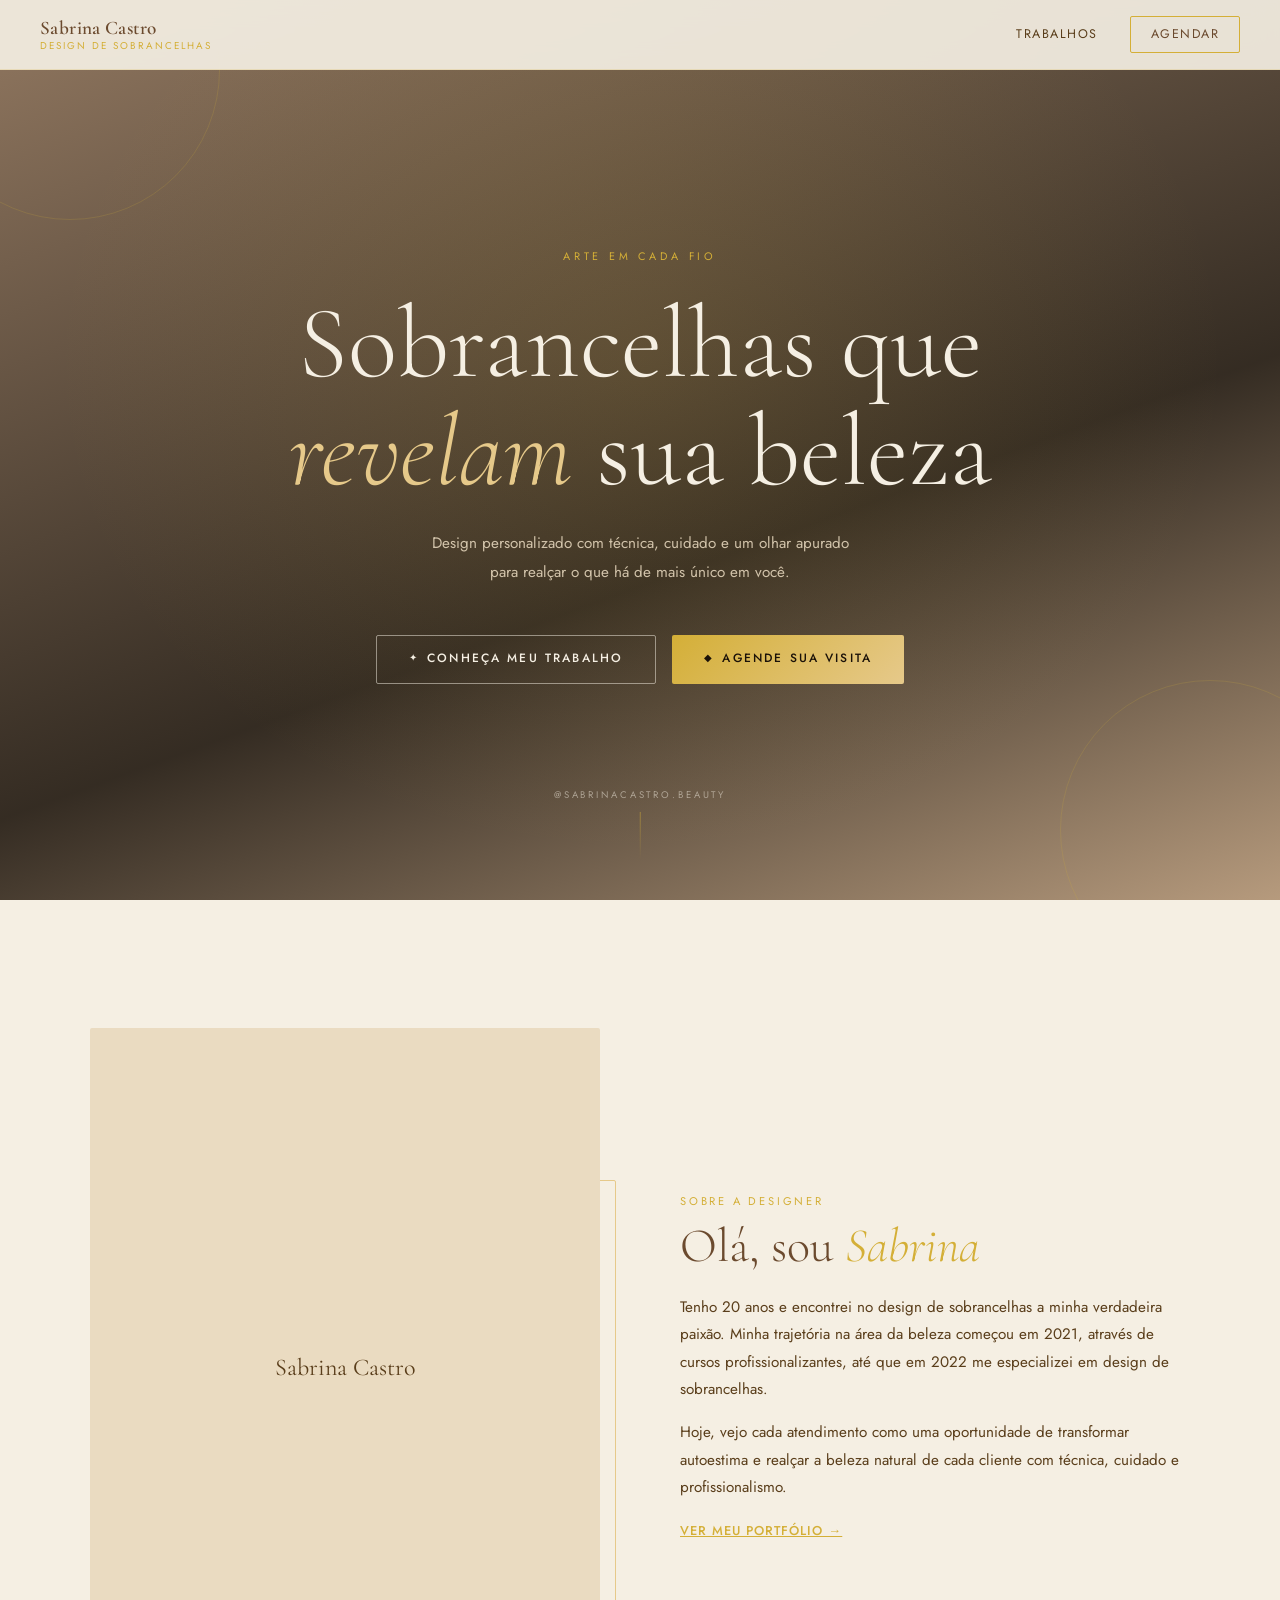
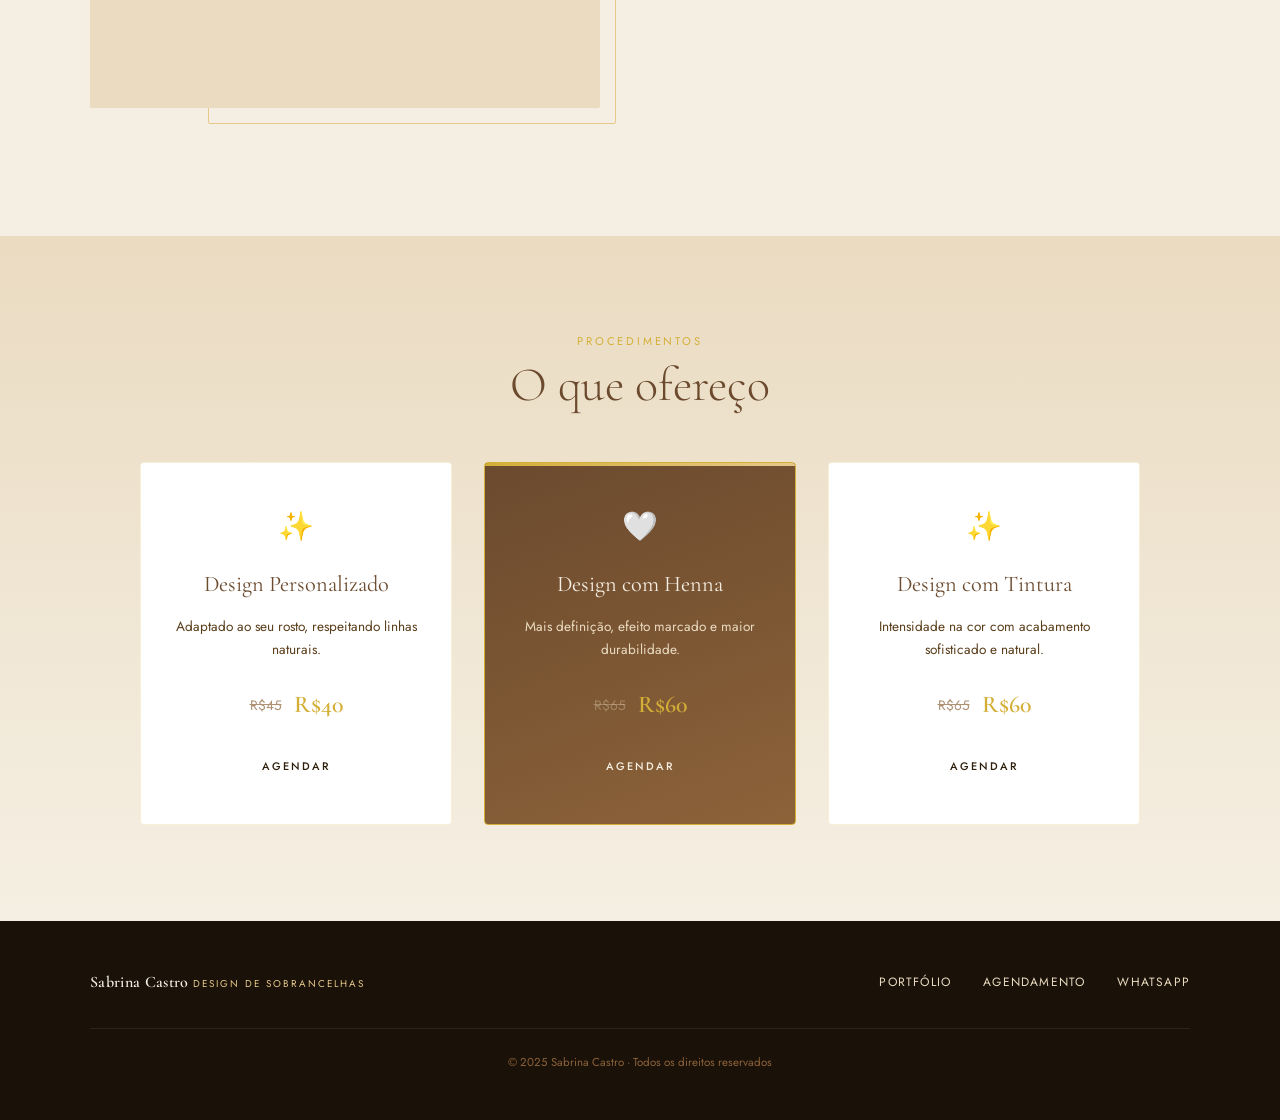
==== index.html @ cbc04d29 "Primeiro commit" ====
<!DOCTYPE html>
<html lang="pt-BR">
<head>
  <meta charset="UTF-8" />
  <meta name="viewport" content="width=device-width, initial-scale=1.0"/>
  <title>Sabrina Castro – Design de Sobrancelhas</title>
  <link rel="stylesheet" href="global.css" />
  <link rel="stylesheet" href="style.css" />
  <link rel="preconnect" href="https://fonts.googleapis.com">
  <link rel="preconnect" href="https://fonts.gstatic.com" crossorigin>
  <link href="https://fonts.googleapis.com/css2?family=Cormorant+Garamond:ital,wght@0,300;0,400;0,600;1,300;1,400&family=Jost:wght@300;400;500&display=swap" rel="stylesheet">
</head>
<body>

  <!-- NAV -->
  <nav class="navbar">
    <div class="nav-logo">
      <span class="logo-name">Sabrina Castro</span>
      <span class="logo-sub">Design de Sobrancelhas</span>
    </div>
    <div class="nav-links">
      <a href="portfolio.html">Trabalhos</a>
      <a href="agendamento.html" class="nav-cta">Agendar</a>
    </div>
  </nav>

  <!-- HERO -->
  <section class="hero">
    <div class="hero-bg-overlay"></div>
    <div class="hero-ornament top-left"></div>
    <div class="hero-ornament bottom-right"></div>

    <div class="hero-content">
      <p class="hero-eyebrow">Arte em cada fio</p>
      <h1 class="hero-title">
        Sobrancelhas que<br/>
        <em>revelam</em> sua beleza
      </h1>
      <p class="hero-subtitle">
        Design personalizado com técnica, cuidado e um olhar apurado<br/>
        para realçar o que há de mais único em você.
      </p>

      <div class="hero-ctas">
        <a href="portfolio.html" class="btn btn-outline">
          <span class="btn-icon">✦</span>
          Conheça meu trabalho
        </a>
        <a href="agendamento.html" class="btn btn-gold">
          <span class="btn-icon">◆</span>
          Agende sua visita
        </a>
      </div>
    </div>

    <div class="hero-scroll-hint">
      <span>@sabrinacastro.beauty</span>
      <div class="scroll-line"></div>
    </div>
  </section>

  <!-- SOBRE PREVIEW -->
  <section class="about-preview">
    <div class="about-grid">
      <div class="about-image-col">
        <div class="about-img-frame">
          <div class="about-img-placeholder">
            <img src="images/design_personalizado.jpeg" alt="Sabrina – Design Personalizado" onerror="this.style.display='none'" />
            <div class="img-fallback-text">Sabrina Castro</div>
          </div>
          <div class="about-frame-deco"></div>
        </div>
      </div>
      <div class="about-text-col">
        <p class="section-eyebrow">Sobre a Designer</p>
        <h2 class="section-title">Olá, sou <em>Sabrina</em></h2>
        <p class="about-bio">
          Tenho 20 anos e encontrei no design de sobrancelhas a minha verdadeira paixão.
          Minha trajetória na área da beleza começou em 2021, através de cursos profissionalizantes,
          até que em 2022 me especializei em design de sobrancelhas.
        </p>
        <p class="about-bio">
          Hoje, vejo cada atendimento como uma oportunidade de transformar autoestima e realçar
          a beleza natural de cada cliente com técnica, cuidado e profissionalismo.
        </p>
        <a href="portfolio.html" class="btn btn-text">Ver meu portfólio →</a>
      </div>
    </div>
  </section>

  <!-- SERVICES PREVIEW -->
  <section class="services-preview">
    <p class="section-eyebrow center">Procedimentos</p>
    <h2 class="section-title center">O que ofereço</h2>
    <div class="services-grid">

      <div class="service-card">
        <div class="service-icon">✨</div>
        <h3>Design Personalizado</h3>
        <p>Adaptado ao seu rosto, respeitando linhas naturais.</p>
        <div class="service-price">
          <span class="price-old">R$45</span>
          <span class="price-promo">R$40</span>
        </div>
        <a href="agendamento.html" class="btn btn-small">Agendar</a>
      </div>

      <div class="service-card featured">
        <div class="service-icon">🤍</div>
        <h3>Design com Henna</h3>
        <p>Mais definição, efeito marcado e maior durabilidade.</p>
        <div class="service-price">
          <span class="price-old">R$65</span>
          <span class="price-promo">R$60</span>
        </div>
        <a href="agendamento.html" class="btn btn-small">Agendar</a>
      </div>

      <div class="service-card">
        <div class="service-icon">✨</div>
        <h3>Design com Tintura</h3>
        <p>Intensidade na cor com acabamento sofisticado e natural.</p>
        <div class="service-price">
          <span class="price-old">R$65</span>
          <span class="price-promo">R$60</span>
        </div>
        <a href="agendamento.html" class="btn btn-small">Agendar</a>
      </div>

    </div>
  </section>

  <!-- FOOTER -->
  <footer class="footer">
    <div class="footer-inner">
      <div class="footer-brand">
        <span class="logo-name">Sabrina Castro</span>
        <span class="logo-sub">Design de Sobrancelhas</span>
      </div>
      <div class="footer-links">
        <a href="portfolio.html">Portfólio</a>
        <a href="agendamento.html">Agendamento</a>
        <a href="https://wa.me/5547992842082" target="_blank">WhatsApp</a>
      </div>
      <p class="footer-copy">© 2025 Sabrina Castro · Todos os direitos reservados</p>
    </div>
  </footer>

  <script src="global.js"></script>
</body>
</html>
---- global.css ----
/* ============================================================
   GLOBAL.CSS – Sabrina Rückert · Design de Sobrancelhas
   Variáveis, reset, navbar, footer, botões, utilitários
   ============================================================ */

/* --- VARIÁVEIS DE COR (paleta do site) --- */
:root {
  --marrom-cafe:   #6B4A2E;
  --marrom-avela:  #8C6239;
  --gold:          #D4AF37;
  --gold-soft:     #E6C98A;
  --bege-quente:   #EADBC1;
  --bege-claro:    #F5EFE3;

  /* Derivados para uso */
  --dark:          #1a1108;
  --text-dark:     #2e1f0d;
  --text-mid:      #5a3e1b;
  --text-light:    #8C6239;
  --white:         #ffffff;

  --font-display: 'Cormorant Garamond', Georgia, serif;
  --font-body:    'Jost', sans-serif;

  --radius: 4px;
  --transition: 0.3s ease;
}

/* --- RESET --- */
*, *::before, *::after { box-sizing: border-box; margin: 0; padding: 0; }

html { scroll-behavior: smooth; }

body {
  font-family: var(--font-body);
  background: var(--bege-claro);
  color: var(--text-dark);
  font-size: 16px;
  line-height: 1.65;
  overflow-x: hidden;
}

img { max-width: 100%; display: block; }
a { text-decoration: none; color: inherit; }
input, select, textarea, button { font-family: var(--font-body); }

/* --- TIPOGRAFIA COMPARTILHADA --- */
.section-eyebrow {
  font-family: var(--font-body);
  font-size: 0.7rem;
  letter-spacing: 0.25em;
  text-transform: uppercase;
  color: var(--gold);
  margin-bottom: 0.5rem;
}
.section-eyebrow.center { text-align: center; }

.section-title {
  font-family: var(--font-display);
  font-size: clamp(2rem, 5vw, 3rem);
  font-weight: 300;
  color: var(--marrom-cafe);
  line-height: 1.15;
  margin-bottom: 1.25rem;
}
.section-title em { font-style: italic; color: var(--gold); }
.section-title.center { text-align: center; }

/* --- NAVBAR --- */
.navbar {
  position: fixed;
  top: 0; left: 0; right: 0;
  z-index: 100;
  display: flex;
  align-items: center;
  justify-content: space-between;
  padding: 1rem 2.5rem;
  background: rgba(245, 239, 227, 0.92);
  backdrop-filter: blur(12px);
  border-bottom: 1px solid rgba(212, 175, 55, 0.2);
  transition: var(--transition);
}

.nav-logo {
  display: flex;
  flex-direction: column;
  line-height: 1.2;
}
.logo-name {
  font-family: var(--font-display);
  font-size: 1.2rem;
  font-weight: 600;
  color: var(--marrom-cafe);
  letter-spacing: 0.02em;
}
.logo-sub {
  font-size: 0.62rem;
  letter-spacing: 0.2em;
  text-transform: uppercase;
  color: var(--gold);
}

.nav-links {
  display: flex;
  gap: 2rem;
  align-items: center;
}
.nav-links a {
  font-size: 0.78rem;
  letter-spacing: 0.12em;
  text-transform: uppercase;
  color: var(--text-mid);
  transition: color var(--transition);
}
.nav-links a:hover, .nav-links a.active { color: var(--gold); }
.nav-links .nav-cta {
  border: 1px solid var(--gold);
  padding: 0.45rem 1.25rem;
  border-radius: 2px;
  color: var(--marrom-cafe);
  transition: all var(--transition);
}
.nav-links .nav-cta:hover, .nav-links .nav-cta.active {
  background: var(--gold);
  color: var(--dark);
}

/* --- BOTÕES --- */
.btn {
  display: inline-flex;
  align-items: center;
  gap: 0.5rem;
  padding: 0.85rem 2rem;
  font-family: var(--font-body);
  font-size: 0.75rem;
  letter-spacing: 0.18em;
  text-transform: uppercase;
  font-weight: 500;
  border: none;
  cursor: pointer;
  transition: all var(--transition);
  border-radius: 2px;
  text-decoration: none;
}

.btn-gold {
  background: linear-gradient(135deg, var(--gold) 0%, var(--gold-soft) 100%);
  color: var(--dark);
}
.btn-gold:hover { filter: brightness(1.08); transform: translateY(-1px); }

.btn-outline {
  background: transparent;
  border: 1.5px solid var(--marrom-cafe);
  color: var(--marrom-cafe);
}
.btn-outline:hover { background: var(--marrom-cafe); color: var(--bege-claro); }

.btn-outline-light {
  background: transparent;
  border: 1.5px solid var(--bege-quente);
  color: var(--bege-claro);
}
.btn-outline-light:hover { background: var(--bege-quente); color: var(--dark); }

.btn-text {
  background: none;
  border: none;
  padding: 0;
  font-size: 0.8rem;
  color: var(--gold);
  letter-spacing: 0.08em;
  text-decoration: underline;
  cursor: pointer;
}
.btn-text:hover { color: var(--marrom-cafe); }

.btn-small {
  padding: 0.55rem 1.2rem;
  font-size: 0.68rem;
}

.btn-full { width: 100%; justify-content: center; }

.btn-icon { font-size: 0.6rem; }

/* --- PAGE HEADER (portfolio & agendamento) --- */
.page-header {
  padding: 9rem 2.5rem 4rem;
  text-align: center;
  background: linear-gradient(180deg, var(--bege-quente) 0%, var(--bege-claro) 100%);
  position: relative;
  overflow: hidden;
}
.page-header-deco {
  position: absolute;
  top: 50%;
  left: 50%;
  transform: translate(-50%, -50%);
  width: 500px;
  height: 500px;
  border-radius: 50%;
  background: radial-gradient(circle, rgba(212,175,55,0.08) 0%, transparent 70%);
  pointer-events: none;
}
.page-title {
  font-family: var(--font-display);
  font-size: clamp(2.8rem, 7vw, 5rem);
  font-weight: 300;
  color: var(--marrom-cafe);
  line-height: 1.1;
  margin-bottom: 1rem;
}
.page-title em { font-style: italic; color: var(--gold); }
.page-subtitle {
  font-size: 0.9rem;
  color: var(--text-mid);
  letter-spacing: 0.08em;
}

/* --- ABOUT GRID (shared) --- */
.about-grid {
  display: grid;
  grid-template-columns: 1fr 1fr;
  gap: 5rem;
  max-width: 1100px;
  margin: 0 auto;
  align-items: center;
}

.about-img-frame {
  position: relative;
}
.about-img-frame img,
.about-img-placeholder {
  width: 100%;
  aspect-ratio: 3/4;
  object-fit: cover;
  border-radius: 2px;
  display: flex;
  align-items: center;
  justify-content: center;
  background: var(--bege-quente);
  font-family: var(--font-display);
  font-size: 1.5rem;
  color: var(--text-mid);
  overflow: hidden;
}
.about-frame-deco {
  position: absolute;
  bottom: -16px;
  right: -16px;
  width: 80%;
  height: 80%;
  border: 1.5px solid var(--gold-soft);
  border-radius: 2px;
  z-index: -1;
}

.about-bio {
  font-size: 0.95rem;
  color: var(--text-mid);
  line-height: 1.8;
  margin-bottom: 1rem;
}

/* --- CTA SECTION --- */
.cta-section {
  background: linear-gradient(135deg, var(--marrom-cafe) 0%, var(--marrom-avela) 100%);
  padding: 6rem 2.5rem;
}
.cta-inner { max-width: 700px; margin: 0 auto; text-align: center; }

/* --- FOOTER --- */
.footer {
  background: var(--dark);
  padding: 3rem 2.5rem;
}
.footer-inner {
  max-width: 1100px;
  margin: 0 auto;
  display: flex;
  flex-wrap: wrap;
  gap: 2rem;
  align-items: center;
  justify-content: space-between;
}
.footer .logo-name { color: var(--bege-claro); font-size: 1rem; }
.footer .logo-sub { color: var(--gold-soft); }

.footer-links {
  display: flex;
  gap: 2rem;
}
.footer-links a {
  font-size: 0.75rem;
  letter-spacing: 0.1em;
  text-transform: uppercase;
  color: var(--bege-quente);
  transition: color var(--transition);
}
.footer-links a:hover { color: var(--gold); }

.footer-copy {
  font-size: 0.72rem;
  color: var(--text-light);
  width: 100%;
  text-align: center;
  padding-top: 1.5rem;
  border-top: 1px solid rgba(255,255,255,0.08);
}

/* --- RESPONSIVO --- */
@media (max-width: 768px) {
  .navbar { padding: 1rem 1.25rem; }
  .nav-links { gap: 1rem; }
  .about-grid { grid-template-columns: 1fr; gap: 2.5rem; }
  .footer-inner { justify-content: center; text-align: center; }
  .footer-links { justify-content: center; }
}
---- style.css ----
.hero {
  position: relative;
  min-height: 100vh;
  display: flex;
  align-items: center;
  justify-content: center;
  background:
    linear-gradient(160deg,
      rgba(107,74,46,0.72) 0%,
      rgba(26,17,8,0.88) 60%,
      rgba(140,98,57,0.6) 100%),
    url('../images/design_personalizado.jpeg') center/cover no-repeat;
  overflow: hidden;
  text-align: center;
  padding: 6rem 2rem 4rem;
}
.hero-bg-overlay {
  position: absolute;
  inset: 0;
  background: radial-gradient(ellipse at 50% 40%, rgba(212,175,55,0.12) 0%, transparent 65%);
  pointer-events: none;
}

.hero-ornament {
  position: absolute;
  width: 300px; height: 300px;
  border: 1px solid rgba(212,175,55,0.18);
  border-radius: 50%;
  pointer-events: none;
}
.hero-ornament.top-left { top: -80px; left: -80px; }
.hero-ornament.bottom-right { bottom: -80px; right: -80px; }

.hero-content {
  position: relative;
  z-index: 2;
  max-width: 800px;
}

.hero-eyebrow {
  font-size: 0.68rem;
  letter-spacing: 0.35em;
  text-transform: uppercase;
  color: var(--gold);
  margin-bottom: 1.5rem;
}

.hero-title {
  font-family: var(--font-display);
  font-size: clamp(3rem, 8vw, 6.5rem);
  font-weight: 300;
  color: var(--bege-claro);
  line-height: 1.05;
  margin-bottom: 1.5rem;
}
.hero-title em {
  font-style: italic;
  color: var(--gold-soft);
}

.hero-subtitle {
  font-size: 0.95rem;
  color: var(--bege-quente);
  line-height: 1.9;
  margin-bottom: 3rem;
  opacity: 0.85;
}

.hero-ctas {
  display: flex;
  gap: 1rem;
  justify-content: center;
  flex-wrap: wrap;
}
.hero-ctas .btn-outline {
  border-color: rgba(245,239,227,0.5);
  color: var(--bege-claro);
}
.hero-ctas .btn-outline:hover {
  background: rgba(245,239,227,0.12);
  border-color: var(--bege-claro);
}

.hero-scroll-hint {
  position: absolute;
  bottom: 2.5rem;
  left: 50%;
  transform: translateX(-50%);
  display: flex;
  flex-direction: column;
  align-items: center;
  gap: 0.5rem;
  opacity: 0.5;
}
.hero-scroll-hint span {
  font-size: 0.6rem;
  letter-spacing: 0.3em;
  text-transform: uppercase;
  color: var(--bege-claro);
}
.scroll-line {
  width: 1px;
  height: 48px;
  background: linear-gradient(to bottom, var(--gold), transparent);
  animation: scrollPulse 2s ease-in-out infinite;
}
@keyframes scrollPulse {
  0%, 100% { opacity: 0.4; transform: scaleY(1); }
  50% { opacity: 1; transform: scaleY(0.7); }
}

/* --- ABOUT PREVIEW --- */
.about-preview {
  padding: 8rem 2.5rem;
  background: var(--bege-claro);
}

.about-image-col { position: relative; }
.about-text-col { padding: 1rem 0; }

/* --- SERVICES PREVIEW --- */
.services-preview {
  padding: 6rem 2.5rem;
  background: linear-gradient(180deg, var(--bege-quente) 0%, var(--bege-claro) 100%);
}

.services-grid {
  display: grid;
  grid-template-columns: repeat(3, 1fr);
  gap: 2rem;
  max-width: 1000px;
  margin: 3rem auto 0;
}

.service-card {
  background: var(--white);
  border: 1px solid rgba(212,175,55,0.2);
  border-radius: 4px;
  padding: 2.5rem 2rem;
  text-align: center;
  transition: all var(--transition);
  position: relative;
  overflow: hidden;
}
.service-card::before {
  content: '';
  position: absolute;
  top: 0; left: 0; right: 0;
  height: 3px;
  background: linear-gradient(90deg, var(--gold), var(--gold-soft));
  transform: scaleX(0);
  transition: transform var(--transition);
}
.service-card:hover::before { transform: scaleX(1); }
.service-card:hover { transform: translateY(-4px); box-shadow: 0 20px 40px rgba(107,74,46,0.12); }

.service-card.featured {
  background: linear-gradient(160deg, var(--marrom-cafe) 0%, var(--marrom-avela) 100%);
  border-color: var(--gold);
  color: var(--bege-claro);
}
.service-card.featured::before { transform: scaleX(1); }
.service-card.featured h3 { color: var(--bege-claro); }
.service-card.featured p { color: var(--bege-quente); }
.service-card.featured .price-old { color: rgba(234,219,193,0.5); }

.service-icon { font-size: 1.8rem; margin-bottom: 1rem; }

.service-card h3 {
  font-family: var(--font-display);
  font-size: 1.4rem;
  font-weight: 400;
  color: var(--marrom-cafe);
  margin-bottom: 0.75rem;
}
.service-card p {
  font-size: 0.85rem;
  color: var(--text-mid);
  margin-bottom: 1.5rem;
  line-height: 1.7;
}

.service-price {
  display: flex;
  align-items: center;
  justify-content: center;
  gap: 0.75rem;
  margin-bottom: 1.5rem;
}
.price-old {
  font-size: 0.85rem;
  color: var(--text-light);
  text-decoration: line-through;
  opacity: 0.7;
}
.price-promo {
  font-family: var(--font-display);
  font-size: 1.5rem;
  font-weight: 600;
  color: var(--gold);
}

@media (max-width: 768px) {
  .services-grid { grid-template-columns: 1fr; max-width: 400px; }
  .hero-ctas { flex-direction: column; align-items: center; }
}
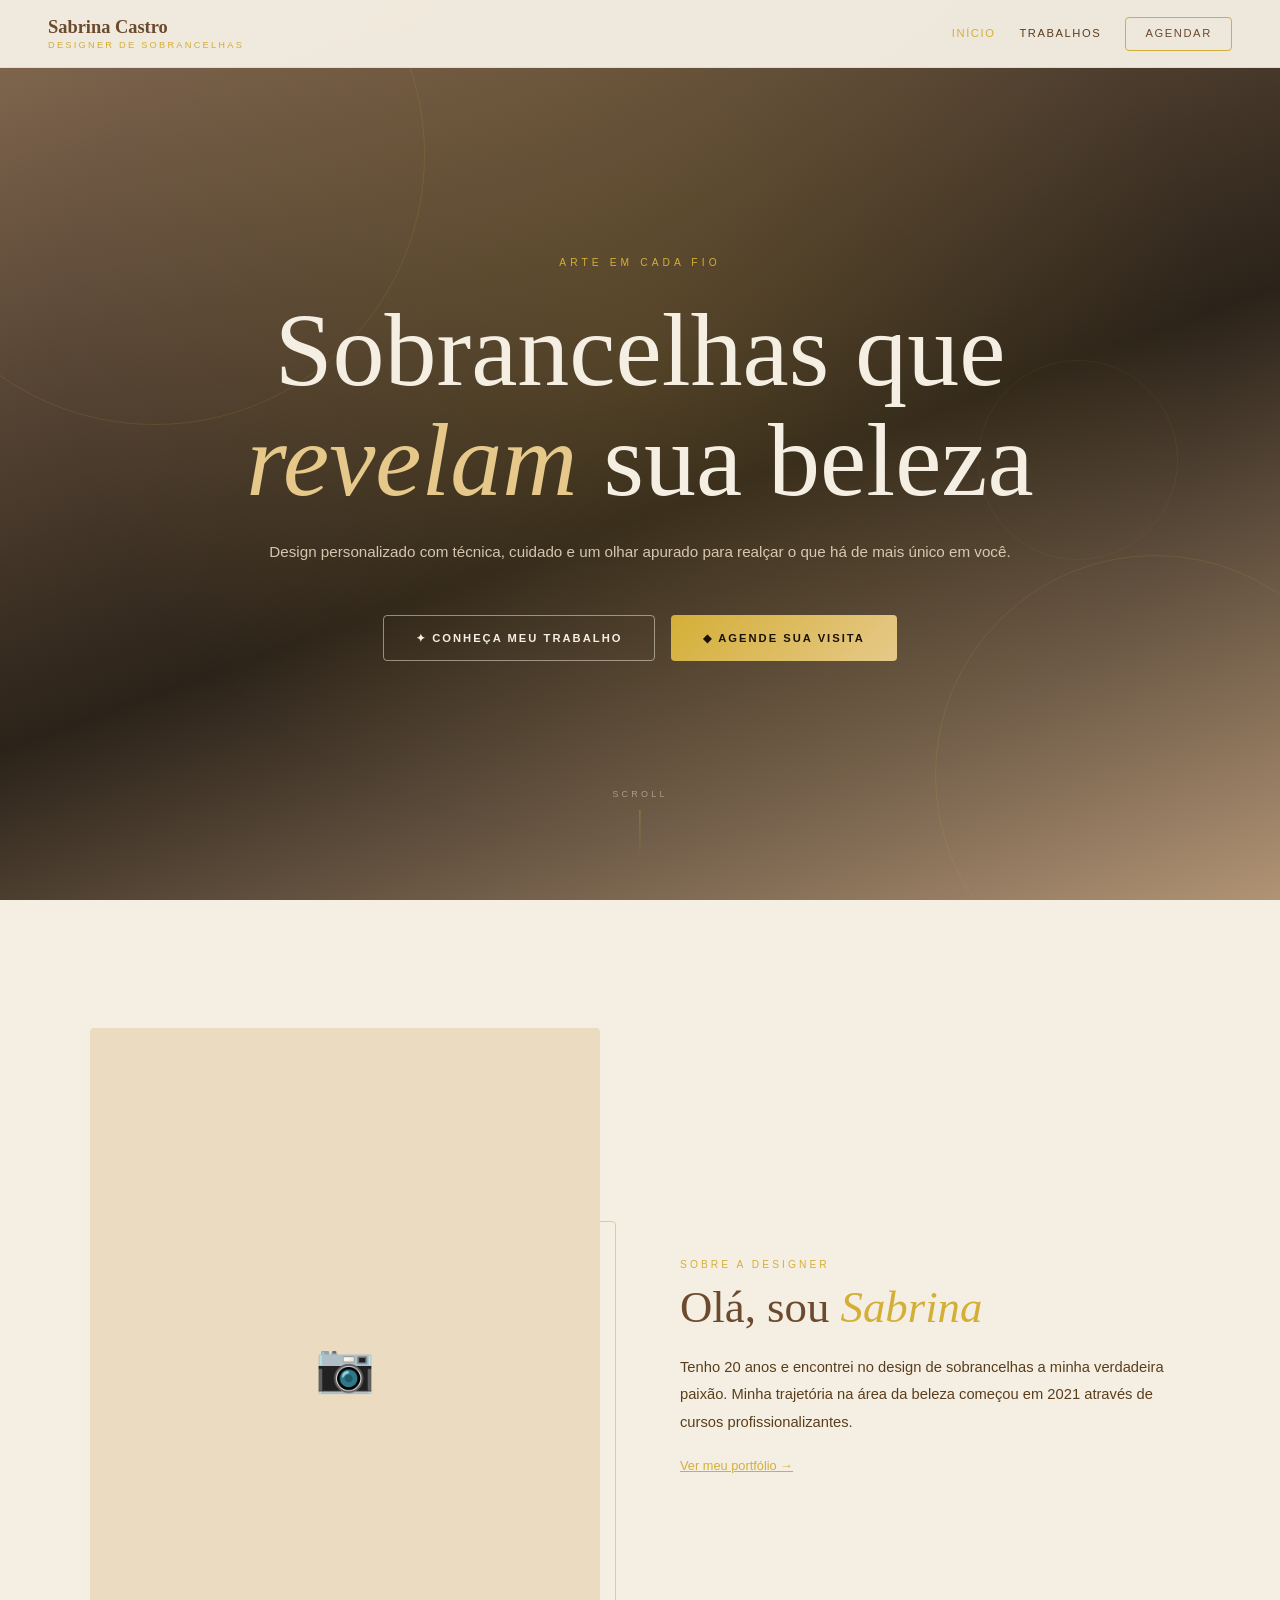
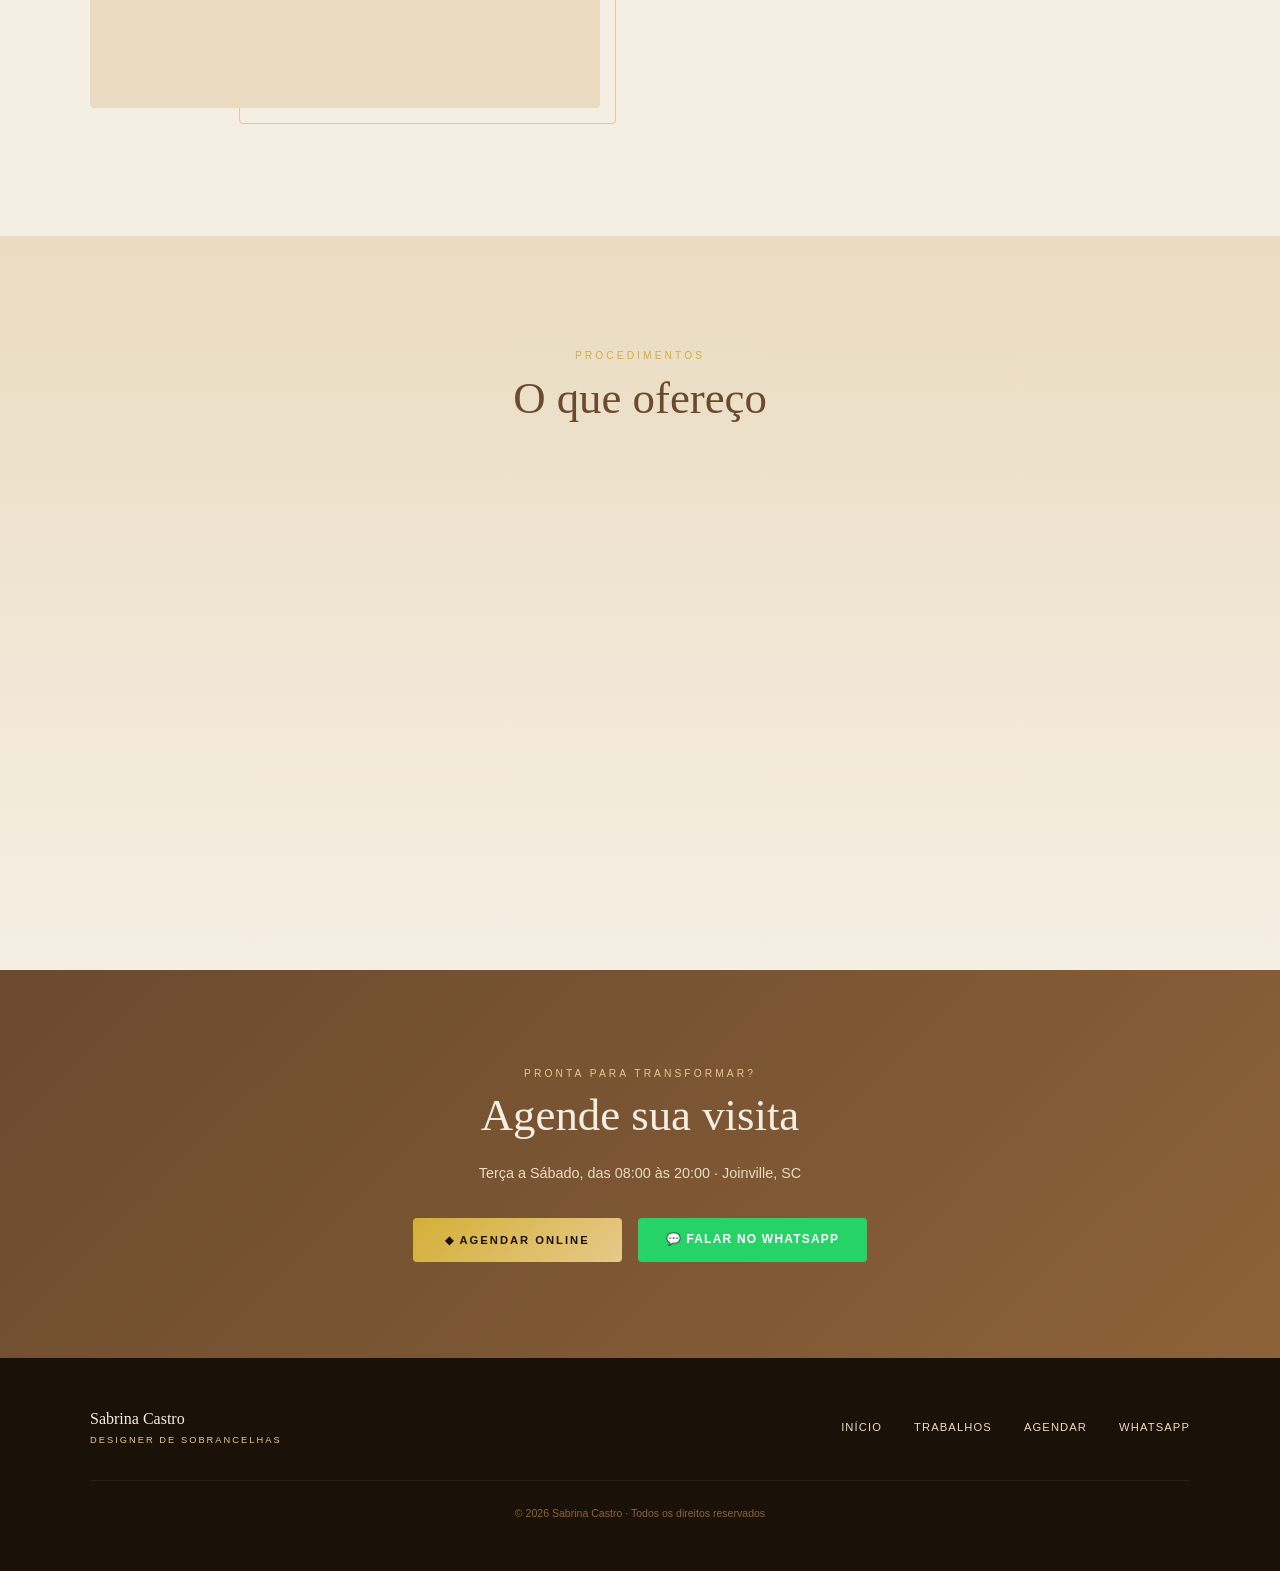
==== commit bf8933ec: "novo site" ====
--- a/index.html
+++ b/index.html
@@ -1,151 +1,140 @@
 <!DOCTYPE html>
 <html lang="pt-BR">
 <head>
-  <meta charset="UTF-8" />
+  <meta charset="UTF-8"/>
   <meta name="viewport" content="width=device-width, initial-scale=1.0"/>
   <title>Sabrina Castro – Design de Sobrancelhas</title>
-  <link rel="stylesheet" href="global.css" />
-  <link rel="stylesheet" href="style.css" />
-  <link rel="preconnect" href="https://fonts.googleapis.com">
-  <link rel="preconnect" href="https://fonts.gstatic.com" crossorigin>
-  <link href="https://fonts.googleapis.com/css2?family=Cormorant+Garamond:ital,wght@0,300;0,400;0,600;1,300;1,400&family=Jost:wght@300;400;500&display=swap" rel="stylesheet">
+  <link rel="stylesheet" href="./css/global.css"/>
+  <link rel="stylesheet" href="./css/index.css"/>
 </head>
 <body>
 
-  <!-- NAV -->
-  <nav class="navbar">
-    <div class="nav-logo">
-      <span class="logo-name">Sabrina Castro</span>
-      <span class="logo-sub">Design de Sobrancelhas</span>
+<nav class="navbar">
+  <a href="index.html" class="nav-brand">
+    <span class="nome">Sabrina Castro</span>
+    <span class="prof">Design de Sobrancelhas</span>
+  </a>
+  <div class="nav-links"></div>
+</nav>
+
+<section class="hero">
+  <div class="hero-bg"></div>
+  <div class="hero-overlay"></div>
+  <div class="hero-glow"></div>
+  <div class="hero-ring r1"></div>
+  <div class="hero-ring r2"></div>
+  <div class="hero-ring r3"></div>
+  <div class="hero-content">
+    <span class="hero-eyebrow" id="hero-eyebrow">Arte em cada fio</span>
+    <h1 class="hero-title" id="hero-title">Sobrancelhas que<br/><em>revelam</em> sua beleza</h1>
+    <p class="hero-sub" id="hero-sub">Design personalizado com técnica, cuidado e um olhar apurado para realçar o que há de mais único em você.</p>
+    <div class="hero-ctas">
+      <a href="portfolio.html" class="btn btn-outline">✦ Conheça meu trabalho</a>
+      <a href="agendamento.html" class="btn btn-gold">◆ Agende sua visita</a>
     </div>
-    <div class="nav-links">
-      <a href="portfolio.html">Trabalhos</a>
-      <a href="agendamento.html" class="nav-cta">Agendar</a>
+  </div>
+  <div class="scroll-hint"><span>scroll</span><div class="scroll-line"></div></div>
+</section>
+
+<section class="about-preview">
+  <div class="about-grid reveal">
+    <div class="img-frame">
+      <div id="hero-img-wrap"></div>
+      <div class="deco"></div>
     </div>
-  </nav>
+    <div>
+      <span class="eyebrow">Sobre a Designer</span>
+      <h2 class="sec-title">Olá, sou <em id="nome-sobre">Sabrina</em></h2>
+      <p class="about-bio" id="bio-curta"></p>
+      <a href="portfolio.html" style="font-size:.8rem;color:var(--gold);text-decoration:underline">Ver meu portfólio →</a>
+    </div>
+  </div>
+</section>
 
-  <!-- HERO -->
-  <section class="hero">
-    <div class="hero-bg-overlay"></div>
-    <div class="hero-ornament top-left"></div>
-    <div class="hero-ornament bottom-right"></div>
+<section class="services-preview">
+  <span class="eyebrow center">Procedimentos</span>
+  <h2 class="sec-title center">O que ofereço</h2>
+  <div class="services-grid" id="services-grid"></div>
+</section>
 
-    <div class="hero-content">
-      <p class="hero-eyebrow">Arte em cada fio</p>
-      <h1 class="hero-title">
-        Sobrancelhas que<br/>
-        <em>revelam</em> sua beleza
-      </h1>
-      <p class="hero-subtitle">
-        Design personalizado com técnica, cuidado e um olhar apurado<br/>
-        para realçar o que há de mais único em você.
-      </p>
+<section class="cta-section">
+  <span class="eyebrow center" style="color:var(--gold-soft)">Pronta para transformar?</span>
+  <h2 class="sec-title center">Agende sua visita</h2>
+  <p id="cta-horario"></p>
+  <div class="cta-btns">
+    <a href="agendamento.html" class="btn btn-gold">◆ Agendar online</a>
+    <a href="#" class="btn-wpp" id="cta-wpp" target="_blank">💬 Falar no WhatsApp</a>
+  </div>
+</section>
 
-      <div class="hero-ctas">
-        <a href="portfolio.html" class="btn btn-outline">
-          <span class="btn-icon">✦</span>
-          Conheça meu trabalho
-        </a>
-        <a href="agendamento.html" class="btn btn-gold">
-          <span class="btn-icon">◆</span>
-          Agende sua visita
-        </a>
-      </div>
+<footer class="footer">
+  <div class="footer-inner">
+    <div class="footer-brand">
+      <div class="nome">Sabrina Castro</div>
+      <div class="prof">Design de Sobrancelhas</div>
     </div>
+    <div class="footer-links"></div>
+    <p class="footer-copy"></p>
+  </div>
+</footer>
 
-    <div class="hero-scroll-hint">
-      <span>@sabrinacastro.beauty</span>
-      <div class="scroll-line"></div>
-    </div>
-  </section>
+<script src="./js/dados.js"></script>
+<script src="./js/global.js"></script>
+<script>
+document.addEventListener('DOMContentLoaded', () => {
+  const D = getDados();
 
-  <!-- SOBRE PREVIEW -->
-  <section class="about-preview">
-    <div class="about-grid">
-      <div class="about-image-col">
-        <div class="about-img-frame">
-          <div class="about-img-placeholder">
-            <img src="images/design_personalizado.jpeg" alt="Sabrina – Design Personalizado" onerror="this.style.display='none'" />
-            <div class="img-fallback-text">Sabrina Castro</div>
-          </div>
-          <div class="about-frame-deco"></div>
+  // Hero
+  document.getElementById('hero-eyebrow').textContent = D.identidade.heroFrase;
+  document.getElementById('hero-sub').textContent     = D.identidade.heroSub;
+  document.getElementById('bio-curta').textContent    = D.identidade.bioCurta;
+  document.getElementById('nome-sobre').textContent   = D.identidade.nome.split(' ')[0];
+
+  // Hero bg image
+  const wrap = document.getElementById('hero-img-wrap');
+  const heroFoto = D.fotos.find(f => f.tipo === 'hero') || D.fotos[0];
+  if (heroFoto) {
+    const img = document.createElement('img');
+    img.src = heroFoto.src;
+    img.alt = 'Sabrina Castro';
+    img.style.cssText = 'width:100%;aspect-ratio:3/4;object-fit:cover;border-radius:4px;';
+    wrap.appendChild(img);
+    document.querySelector('.hero-bg').style.backgroundImage = `url('${heroFoto.src}')`;
+  } else {
+    wrap.innerHTML = '<div style="width:100%;aspect-ratio:3/4;background:var(--bege);border-radius:4px;display:flex;align-items:center;justify-content:center;font-size:3rem;color:var(--gold-soft)">📷</div>';
+  }
+
+  // Serviços
+  const grid = document.getElementById('services-grid');
+  const ativos = D.servicos.filter(s => s.ativo);
+  ativos.forEach((s, i) => {
+    const preco = s.temPromo ? s.precoPromo : s.preco;
+    const featured = i === 1 ? 'featured' : '';
+    grid.innerHTML += `
+      <div class="svc-card ${featured} reveal">
+        <div class="svc-icon">${s.emoji}</div>
+        <h3>${s.nome}</h3>
+        <p>${s.desc.substring(0,90)}...</p>
+        <div class="svc-price">
+          ${s.temPromo ? `<span class="price-old">R$${s.preco}</span>` : ''}
+          <span class="price-promo">R$${preco}</span>
         </div>
-      </div>
-      <div class="about-text-col">
-        <p class="section-eyebrow">Sobre a Designer</p>
-        <h2 class="section-title">Olá, sou <em>Sabrina</em></h2>
-        <p class="about-bio">
-          Tenho 20 anos e encontrei no design de sobrancelhas a minha verdadeira paixão.
-          Minha trajetória na área da beleza começou em 2021, através de cursos profissionalizantes,
-          até que em 2022 me especializei em design de sobrancelhas.
-        </p>
-        <p class="about-bio">
-          Hoje, vejo cada atendimento como uma oportunidade de transformar autoestima e realçar
-          a beleza natural de cada cliente com técnica, cuidado e profissionalismo.
-        </p>
-        <a href="portfolio.html" class="btn btn-text">Ver meu portfólio →</a>
-      </div>
-    </div>
-  </section>
+        <a href="agendamento.html?servico=${s.slug}" class="btn ${featured ? 'btn-outline' : 'btn-marrom'}" style="font-size:.68rem;padding:.55rem 1.2rem">Agendar</a>
+      </div>`;
+  });
 
-  <!-- SERVICES PREVIEW -->
-  <section class="services-preview">
-    <p class="section-eyebrow center">Procedimentos</p>
-    <h2 class="section-title center">O que ofereço</h2>
-    <div class="services-grid">
+  // CTA horário
+  const diasAtivos = D.horarios.filter(h => h.ativo).map(h => h.dia);
+  const primeiroH  = D.horarios.find(h => h.ativo);
+  const ultimoH    = [...D.horarios].reverse().find(h => h.ativo);
+  if (primeiroH && ultimoH) {
+    document.getElementById('cta-horario').textContent =
+      `${diasAtivos[0]} a ${diasAtivos[diasAtivos.length-1]}, das ${primeiroH.open} às ${ultimoH.close} · ${D.identidade.cidade}`;
+  }
 
-      <div class="service-card">
-        <div class="service-icon">✨</div>
-        <h3>Design Personalizado</h3>
-        <p>Adaptado ao seu rosto, respeitando linhas naturais.</p>
-        <div class="service-price">
-          <span class="price-old">R$45</span>
-          <span class="price-promo">R$40</span>
-        </div>
-        <a href="agendamento.html" class="btn btn-small">Agendar</a>
-      </div>
-
-      <div class="service-card featured">
-        <div class="service-icon">🤍</div>
-        <h3>Design com Henna</h3>
-        <p>Mais definição, efeito marcado e maior durabilidade.</p>
-        <div class="service-price">
-          <span class="price-old">R$65</span>
-          <span class="price-promo">R$60</span>
-        </div>
-        <a href="agendamento.html" class="btn btn-small">Agendar</a>
-      </div>
-
-      <div class="service-card">
-        <div class="service-icon">✨</div>
-        <h3>Design com Tintura</h3>
-        <p>Intensidade na cor com acabamento sofisticado e natural.</p>
-        <div class="service-price">
-          <span class="price-old">R$65</span>
-          <span class="price-promo">R$60</span>
-        </div>
-        <a href="agendamento.html" class="btn btn-small">Agendar</a>
-      </div>
-
-    </div>
-  </section>
-
-  <!-- FOOTER -->
-  <footer class="footer">
-    <div class="footer-inner">
-      <div class="footer-brand">
-        <span class="logo-name">Sabrina Castro</span>
-        <span class="logo-sub">Design de Sobrancelhas</span>
-      </div>
-      <div class="footer-links">
-        <a href="portfolio.html">Portfólio</a>
-        <a href="agendamento.html">Agendamento</a>
-        <a href="https://wa.me/5547992842082" target="_blank">WhatsApp</a>
-      </div>
-      <p class="footer-copy">© 2025 Sabrina Castro · Todos os direitos reservados</p>
-    </div>
-  </footer>
-
-  <script src="global.js"></script>
+  // WPP
+  document.getElementById('cta-wpp').href = `https://wa.me/${D.contato.whatsapp}?text=${encodeURIComponent(D.contato.wppMsg)}`;
+});
+</script>
 </body>
-</html>+</html>
--- a/css/global.css
+++ b/css/global.css
@@ -0,0 +1,196 @@
+/* ================================================================
+   GLOBAL.CSS — Sabrina Castro · Design de Sobrancelhas
+   Variáveis base, reset, navbar, footer, botões compartilhados
+   ================================================================ */
+
+:root {
+  --marrom:      #6B4A2E;
+  --marrom2:     #8C6239;
+  --gold:        #D4AF37;
+  --gold-soft:   #E6C98A;
+  --bege-claro:  #F5EFE3;
+  --bege:        #EADBC1;
+  --dark:        #1a1108;
+  --text:        #2e1f0d;
+  --text-mid:    #5a3e1b;
+  --text-light:  #8C6239;
+  --white:       #ffffff;
+
+  --serif: Georgia, 'Times New Roman', serif;
+  --sans:  'Segoe UI', Tahoma, Geneva, Verdana, sans-serif;
+  --mono:  'Consolas', 'Courier New', monospace;
+
+  --radius: 4px;
+  --shadow: 0 4px 24px rgba(107,74,46,.12);
+  --transition: .28s ease;
+}
+
+*, *::before, *::after { box-sizing: border-box; margin: 0; padding: 0; }
+html { scroll-behavior: smooth; font-size: 16px; }
+body { font-family: var(--sans); background: var(--bege-claro); color: var(--text); overflow-x: hidden; line-height: 1.65; }
+img  { max-width: 100%; display: block; }
+a    { text-decoration: none; color: inherit; }
+input, textarea, select, button { font-family: var(--sans); }
+
+/* ===== TYPOGRAPHY ===== */
+.eyebrow {
+  font-size: .64rem; letter-spacing: .3em; text-transform: uppercase;
+  color: var(--gold); margin-bottom: .5rem; display: block;
+}
+.eyebrow.center { text-align: center; }
+
+.sec-title {
+  font-family: var(--serif); font-size: clamp(1.8rem, 4vw, 2.8rem);
+  font-weight: 400; color: var(--marrom); line-height: 1.15; margin-bottom: 1.25rem;
+}
+.sec-title em  { font-style: italic; color: var(--gold); }
+.sec-title.center { text-align: center; }
+
+/* ===== NAVBAR ===== */
+.navbar {
+  position: fixed; top: 0; left: 0; right: 0; z-index: 200;
+  display: flex; align-items: center; justify-content: space-between;
+  padding: 1rem 3rem;
+  background: rgba(245,239,227,.96);
+  backdrop-filter: blur(14px);
+  border-bottom: 1px solid rgba(212,175,55,.2);
+  transition: box-shadow var(--transition);
+}
+.navbar.scrolled { box-shadow: 0 4px 28px rgba(107,74,46,.14); }
+
+.nav-brand { display: flex; flex-direction: column; line-height: 1.2; }
+.nav-brand .nome { font-family: var(--serif); font-size: 1.15rem; font-weight: bold; color: var(--marrom); }
+.nav-brand .prof { font-size: .58rem; letter-spacing: .24em; text-transform: uppercase; color: var(--gold); margin-top: 2px; }
+
+.nav-links { display: flex; gap: 1.5rem; align-items: center; }
+.nav-links a {
+  font-size: .7rem; letter-spacing: .14em; text-transform: uppercase;
+  color: var(--text-mid); transition: color var(--transition);
+}
+.nav-links a:hover, .nav-links a.active { color: var(--gold); }
+.nav-links a.destaque {
+  border: 1.5px solid var(--gold); padding: .42rem 1.2rem;
+  border-radius: var(--radius); color: var(--marrom); transition: all var(--transition);
+}
+.nav-links a.destaque:hover { background: var(--gold); color: var(--dark); }
+.nav-links a.destaque.active { background: var(--gold); color: var(--dark); }
+
+/* ===== BOTÕES ===== */
+.btn {
+  display: inline-flex; align-items: center; gap: .5rem;
+  padding: .82rem 2rem; font-size: .7rem; letter-spacing: .18em;
+  text-transform: uppercase; font-weight: 700; border: none;
+  border-radius: var(--radius); cursor: pointer; transition: all var(--transition);
+}
+.btn-gold {
+  background: linear-gradient(135deg, var(--gold) 0%, var(--gold-soft) 100%);
+  color: var(--dark);
+}
+.btn-gold:hover { filter: brightness(1.09); transform: translateY(-2px); box-shadow: 0 8px 24px rgba(212,175,55,.35); }
+
+.btn-outline {
+  background: transparent; border: 1.5px solid rgba(245,239,227,.5); color: var(--bege-claro);
+}
+.btn-outline:hover { background: rgba(245,239,227,.12); border-color: var(--bege-claro); }
+
+.btn-marrom {
+  background: var(--marrom); color: var(--bege-claro);
+}
+.btn-marrom:hover { background: var(--marrom2); transform: translateY(-1px); }
+
+.btn-ghost {
+  background: transparent; border: 1.5px solid var(--marrom); color: var(--marrom);
+}
+.btn-ghost:hover { background: var(--marrom); color: var(--bege-claro); }
+
+.btn-wpp {
+  background: #25D366; color: #fff; display: inline-flex; align-items: center; gap: .6rem;
+  padding: .75rem 1.75rem; border-radius: var(--radius); font-size: .75rem;
+  letter-spacing: .1em; text-transform: uppercase; font-weight: 600; transition: filter var(--transition);
+}
+.btn-wpp:hover { filter: brightness(1.08); }
+
+/* ===== PAGE HEADER ===== */
+.page-header {
+  padding: 9rem 3rem 5rem; text-align: center;
+  background: linear-gradient(180deg, var(--bege) 0%, var(--bege-claro) 100%);
+  position: relative; overflow: hidden;
+}
+.page-header::before {
+  content: ''; position: absolute; top: 50%; left: 50%;
+  transform: translate(-50%,-50%); width: 600px; height: 600px;
+  border-radius: 50%; pointer-events: none;
+  background: radial-gradient(circle, rgba(212,175,55,.07) 0%, transparent 70%);
+}
+.page-header h1 {
+  font-family: var(--serif); font-size: clamp(2.8rem, 7vw, 5rem);
+  font-weight: 400; color: var(--marrom); line-height: 1.08; margin-bottom: .85rem;
+}
+.page-header h1 em { font-style: italic; color: var(--gold); }
+.page-header p { font-size: .88rem; color: var(--text-mid); letter-spacing: .06em; }
+
+/* ===== IMG FRAME ===== */
+.img-frame { position: relative; }
+.img-frame img { width: 100%; aspect-ratio: 3/4; object-fit: cover; object-position: top; border-radius: var(--radius); }
+.img-frame .deco {
+  position: absolute; bottom: -16px; right: -16px;
+  width: 74%; height: 74%; border: 1.5px solid var(--gold-soft);
+  border-radius: var(--radius); z-index: -1;
+}
+
+/* ===== ABOUT GRID ===== */
+.about-grid {
+  display: grid; grid-template-columns: 1fr 1fr; gap: 5rem;
+  max-width: 1100px; margin: 0 auto; align-items: center;
+}
+.about-bio { font-size: .92rem; color: var(--text-mid); line-height: 1.88; margin-bottom: 1rem; }
+
+/* ===== CTA SECTION ===== */
+.cta-section {
+  background: linear-gradient(135deg, var(--marrom) 0%, var(--marrom2) 100%);
+  padding: 6rem 3rem; text-align: center;
+}
+.cta-section .sec-title { color: var(--bege-claro); }
+.cta-section p { color: var(--bege); font-size: .9rem; margin-bottom: 2rem; }
+.cta-btns { display: flex; gap: 1rem; justify-content: center; flex-wrap: wrap; }
+
+/* ===== FOOTER ===== */
+.footer { background: var(--dark); padding: 3rem; }
+.footer-inner {
+  max-width: 1100px; margin: 0 auto;
+  display: flex; flex-wrap: wrap; gap: 2rem;
+  align-items: center; justify-content: space-between;
+}
+.footer .nome { font-family: var(--serif); font-size: 1rem; color: var(--bege-claro); }
+.footer .prof { font-size: .58rem; letter-spacing: .22em; text-transform: uppercase; color: var(--gold-soft); }
+.footer-links { display: flex; gap: 2rem; flex-wrap: wrap; }
+.footer-links a {
+  font-size: .7rem; letter-spacing: .1em; text-transform: uppercase;
+  color: var(--bege); transition: color var(--transition);
+}
+.footer-links a:hover { color: var(--gold); }
+.footer-copy {
+  font-size: .66rem; color: var(--text-light); width: 100%; text-align: center;
+  padding-top: 1.5rem; border-top: 1px solid rgba(255,255,255,.07);
+}
+
+/* ===== SCROLL REVEAL ===== */
+.reveal { opacity: 0; transform: translateY(26px); transition: opacity .65s ease, transform .65s ease; }
+.reveal.in  { opacity: 1; transform: translateY(0); }
+
+/* ===== RESPONSIVO ===== */
+@media (max-width: 900px) {
+  .about-grid { grid-template-columns: 1fr; gap: 2.5rem; }
+  .img-frame .deco { display: none; }
+}
+@media (max-width: 768px) {
+  .navbar { padding: 1rem 1.25rem; }
+  .nav-links { gap: .85rem; }
+  .nav-links a { font-size: .65rem; }
+  .footer-inner { justify-content: center; text-align: center; }
+  .footer-links { justify-content: center; }
+  .cta-btns { flex-direction: column; align-items: center; }
+}
+@media (max-width: 480px) {
+  .page-header { padding: 8rem 1.5rem 3.5rem; }
+}
--- a/css/index.css
+++ b/css/index.css
@@ -0,0 +1,102 @@
+/* ================================================================
+   INDEX.CSS — Hero, About Preview, Services Preview
+   ================================================================ */
+
+/* HERO */
+.hero {
+  position: relative; min-height: 100vh;
+  display: flex; align-items: center; justify-content: center;
+  text-align: center; padding: 6rem 2rem 5rem; overflow: hidden;
+}
+.hero-bg {
+  position: absolute; inset: 0;
+  background: url('./images/hero.jpeg') center/cover no-repeat;
+  filter: brightness(.38) saturate(1.1);
+}
+.hero-overlay {
+  position: absolute; inset: 0;
+  background: linear-gradient(160deg, rgba(107,74,46,.8) 0%, rgba(26,17,8,.92) 55%, rgba(140,98,57,.65) 100%);
+}
+.hero-glow {
+  position: absolute; inset: 0;
+  background: radial-gradient(ellipse at 50% 38%, rgba(212,175,55,.14) 0%, transparent 64%);
+}
+.hero-ring {
+  position: absolute; border: 1px solid rgba(212,175,55,.13);
+  border-radius: 50%; pointer-events: none;
+}
+.hero-ring.r1 { width: 540px; height: 540px; top: -115px; left: -115px; }
+.hero-ring.r2 { width: 440px; height: 440px; bottom: -95px; right: -95px; }
+.hero-ring.r3 { width: 200px; height: 200px; top: 40%; right: 8%; opacity: .5; }
+
+.hero-content { position: relative; z-index: 2; max-width: 820px; }
+.hero-eyebrow {
+  font-size: .64rem; letter-spacing: .4em; text-transform: uppercase;
+  color: var(--gold); margin-bottom: 1.5rem; display: block;
+}
+.hero-title {
+  font-family: var(--serif); font-size: clamp(3rem, 9vw, 6.5rem);
+  font-weight: 400; color: var(--bege-claro); line-height: 1.05; margin-bottom: 1.5rem;
+}
+.hero-title em { font-style: italic; color: var(--gold-soft); }
+.hero-sub { font-size: .95rem; color: var(--bege); line-height: 1.9; margin-bottom: 3rem; opacity: .88; }
+.hero-ctas { display: flex; gap: 1rem; justify-content: center; flex-wrap: wrap; }
+
+.scroll-hint {
+  position: absolute; bottom: 2.5rem; left: 50%; transform: translateX(-50%);
+  display: flex; flex-direction: column; align-items: center; gap: .5rem; opacity: .45; z-index: 2;
+}
+.scroll-hint span { font-size: .56rem; letter-spacing: .36em; text-transform: uppercase; color: var(--bege-claro); }
+.scroll-line {
+  width: 1px; height: 50px;
+  background: linear-gradient(to bottom, var(--gold), transparent);
+  animation: scrollPulse 2.2s ease-in-out infinite;
+}
+@keyframes scrollPulse { 0%,100%{opacity:.35} 50%{opacity:1} }
+
+/* ABOUT PREVIEW */
+.about-preview { padding: 8rem 3rem; background: var(--bege-claro); }
+
+/* SERVICES PREVIEW */
+.services-preview {
+  padding: 7rem 3rem;
+  background: linear-gradient(180deg, var(--bege) 0%, var(--bege-claro) 100%);
+}
+.services-grid {
+  display: grid; grid-template-columns: repeat(3,1fr);
+  gap: 2rem; max-width: 1050px; margin: 3rem auto 0;
+}
+.svc-card {
+  background: var(--white); border: 1px solid rgba(212,175,55,.18);
+  border-radius: 6px; padding: 2.5rem 2rem; text-align: center;
+  transition: all var(--transition); position: relative; overflow: hidden;
+}
+.svc-card::before {
+  content: ''; position: absolute; top: 0; left: 0; right: 0; height: 3px;
+  background: linear-gradient(90deg, var(--gold), var(--gold-soft));
+  transform: scaleX(0); transition: transform var(--transition);
+}
+.svc-card:hover::before { transform: scaleX(1); }
+.svc-card:hover { transform: translateY(-5px); box-shadow: 0 22px 44px rgba(107,74,46,.13); }
+.svc-card.featured {
+  background: linear-gradient(160deg, var(--marrom) 0%, var(--marrom2) 100%);
+  border-color: var(--gold);
+}
+.svc-card.featured::before { transform: scaleX(1); }
+.svc-icon { font-size: 1.9rem; margin-bottom: 1rem; }
+.svc-card h3 {
+  font-family: var(--serif); font-size: 1.25rem; color: var(--marrom); margin-bottom: .75rem;
+}
+.svc-card.featured h3 { color: var(--bege-claro); }
+.svc-card p { font-size: .82rem; color: var(--text-mid); margin-bottom: 1.5rem; line-height: 1.7; }
+.svc-card.featured p { color: var(--bege); }
+.svc-price { display: flex; align-items: center; justify-content: center; gap: .75rem; margin-bottom: 1.5rem; }
+.price-old  { font-size: .8rem; color: var(--text-light); text-decoration: line-through; opacity: .7; }
+.price-promo{ font-family: var(--serif); font-size: 1.5rem; font-weight: bold; color: var(--gold); }
+.svc-card.featured .price-old  { color: rgba(234,219,193,.55); }
+.svc-card.featured .price-promo{ color: var(--gold-soft); }
+
+@media (max-width: 768px) {
+  .services-grid { grid-template-columns: 1fr; max-width: 380px; margin-inline: auto; }
+  .hero-ctas { flex-direction: column; align-items: center; }
+}
